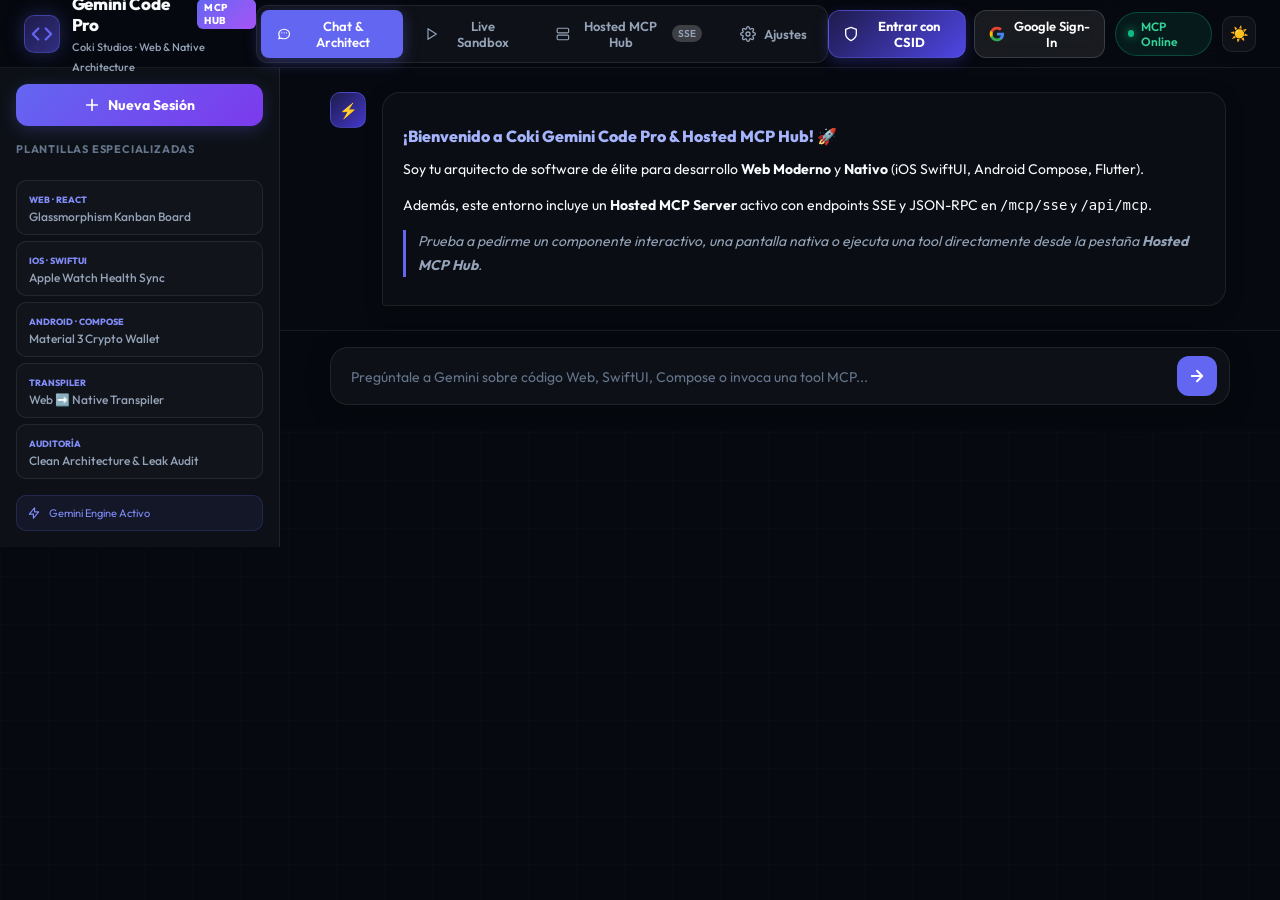
==== pwa-code/index.html @ 3feb3326 "Initial commit - Coki Studios Gemini PWA Suite" ====
<!DOCTYPE html>
<html lang="es">
<head>
  <meta charset="UTF-8">
  <meta name="viewport" content="width=device-width, initial-scale=1.0, maximum-scale=1.0, user-scalable=no">
  <title>Coki Gemini Code Pro &amp; Hosted MCP Hub</title>
  <meta name="description" content="PWA y Hosted MCP Server para ingeniería de software Web y Nativa con Gemini AI en Coki Studios.">
  <meta name="theme-color" content="#6366f1">
  <link rel="manifest" href="/pwa-code/manifest.json">
  <link rel="icon" type="image/svg+xml" href="/assets/icon-code.svg">
  <link rel="apple-touch-icon" href="/assets/icon-code.svg">
  
  <!-- Fonts -->
  <link rel="preconnect" href="https://fonts.googleapis.com">
  <link rel="preconnect" href="https://fonts.gstatic.com" crossorigin>
  <link href="https://fonts.googleapis.com/css2?family=Outfit:wght@400;500;600;700;800;900&family=Inter:wght@400;500;600&family=JetBrains+Mono:wght@400;600;700&display=swap" rel="stylesheet">
  
  <!-- Stylesheets -->
  <link rel="stylesheet" href="/assets/auth.css">
  <link rel="stylesheet" href="/pwa-code/style.css">
</head>
<body>
  <div class="ambient-blob"></div>

  <!-- Main Header -->
  <header>
    <a href="/" class="brand">
      <div class="brand-icon">
        <svg width="22" height="22" viewBox="0 0 24 24" fill="none" stroke="#6366f1" stroke-width="2.5" stroke-linecap="round" stroke-linejoin="round">
          <polyline points="16 18 22 12 16 6"></polyline>
          <polyline points="8 6 2 12 8 18"></polyline>
        </svg>
      </div>
      <div class="brand-text">
        <h1>Gemini Code Pro <span class="badge-pro">MCP HUB</span></h1>
        <span class="brand-subtitle">Coki Studios · Web &amp; Native Architecture</span>
      </div>
    </a>

    <!-- Navigation Tabs -->
    <nav class="nav-tabs" aria-label="Navegación principal">
      <button class="nav-tab active" data-tab="chat" id="tabBtnChat">
        <svg width="16" height="16" fill="none" stroke="currentColor" viewBox="0 0 24 24"><path stroke-linecap="round" stroke-linejoin="round" stroke-width="2" d="M8 10h.01M12 10h.01M16 10h.01M21 12c0 4.418-4.03 8-9 8a9.863 9.863 0 01-4.255-.949L3 20l1.395-3.72C3.512 15.042 3 13.574 3 12c0-4.418 4.03-8 9-8s9 3.582 9 8z"/></svg>
        <span>Chat &amp; Architect</span>
      </button>
      <button class="nav-tab" data-tab="sandbox" id="tabBtnSandbox">
        <svg width="16" height="16" fill="none" stroke="currentColor" viewBox="0 0 24 24"><polygon points="5 3 19 12 5 21 5 3" stroke-width="2" stroke-linecap="round" stroke-linejoin="round"/></svg>
        <span>Live Sandbox</span>
      </button>
      <button class="nav-tab" data-tab="mcphub" id="tabBtnMcp">
        <svg width="16" height="16" fill="none" stroke="currentColor" viewBox="0 0 24 24"><rect x="2" y="2" width="20" height="8" rx="2" ry="2" stroke-width="2"></rect><rect x="2" y="14" width="20" height="8" rx="2" ry="2" stroke-width="2"></rect><line x1="6" y1="6" x2="6.01" y2="6" stroke-width="2.5"></line><line x1="6" y1="18" x2="6.01" y2="18" stroke-width="2.5"></line></svg>
        <span>Hosted MCP Hub</span>
        <span class="nav-tab-badge">SSE</span>
      </button>
      <button class="nav-tab" data-tab="settings" id="tabBtnSettings">
        <svg width="16" height="16" fill="none" stroke="currentColor" viewBox="0 0 24 24"><circle cx="12" cy="12" r="3" stroke-width="2"></circle><path stroke-linecap="round" stroke-linejoin="round" stroke-width="2" d="M19.4 15a1.65 1.65 0 0 0 .33 1.82l.06.06a2 2 0 0 1 0 2.83 2 2 0 0 1-2.83 0l-.06-.06a1.65 1.65 0 0 0-1.82-.33 1.65 1.65 0 0 0-1 1.51V21a2 2 0 0 1-2 2 2 2 0 0 1-2-2v-.09A1.65 1.65 0 0 0 9 19.4a1.65 1.65 0 0 0-1.82.33l-.06.06a2 2 0 0 1-2.83 0 2 2 0 0 1 0-2.83l.06-.06a1.65 1.65 0 0 0 .33-1.82 1.65 1.65 0 0 0-1.51-1H3a2 2 0 0 1-2-2 2 2 0 0 1 2-2h.09A1.65 1.65 0 0 0 4.6 9a1.65 1.65 0 0 0-.33-1.82l-.06-.06a2 2 0 0 1 0-2.83 2 2 0 0 1 2.83 0l.06.06a1.65 1.65 0 0 0 1.82.33H9a1.65 1.65 0 0 0 1-1.51V3a2 2 0 0 1 2-2 2 2 0 0 1 2 2v.09a1.65 1.65 0 0 0 1 1.51 1.65 1.65 0 0 0 1.82-.33l.06-.06a2 2 0 0 1 2.83 0 2 2 0 0 1 0 2.83l-.06.06a1.65 1.65 0 0 0-.33 1.82V9a1.65 1.65 0 0 0 1.51 1H21a2 2 0 0 1 2 2 2 2 0 0 1-2 2h-.09a1.65 1.65 0 0 0-1.51 1z"></path></svg>
        <span>Ajustes</span>
      </button>
    </nav>

    <!-- Header Actions -->
    <div class="header-actions">
      <div data-coki-auth-mount></div>
      <div class="mcp-status-pill">
        <span class="status-dot"></span>
        <span>MCP Online</span>
      </div>
      <button class="btn-install" id="btnInstall" style="display: none;">
        <svg width="14" height="14" fill="none" stroke="currentColor" viewBox="0 0 24 24"><path stroke-linecap="round" stroke-linejoin="round" stroke-width="2.5" d="M4 16v1a3 3 0 003 3h10a3 3 0 003-3v-1m-4-4l-4 4m0 0l-4-4m4 4V4"/></svg>
        Instalar PWA
      </button>
      <button class="btn-icon" id="themeToggle" title="Cambiar tema">☀️</button>
    </div>
  </header>

  <!-- Main Views Container -->
  <main class="app-container">

    <!-- ── TAB 1: CHAT & ARCHITECT VIEW ── -->
    <section class="tab-view active" id="tab-chat">
      <div class="chat-layout">
        <!-- Sidebar with Presets -->
        <aside class="chat-sidebar">
          <button class="btn-new-chat" id="btnNewChat">
            <svg width="16" height="16" fill="none" stroke="currentColor" viewBox="0 0 24 24"><path stroke-linecap="round" stroke-linejoin="round" stroke-width="2.5" d="M12 4v16m8-8H4"/></svg>
            Nueva Sesión
          </button>

          <div class="sidebar-section-title">Plantillas Especializadas</div>
          <div class="prompt-templates-list">
            <div class="template-card" data-prompt="Crea un componente Glassmorphism Kanban Board interactivo en React 19 con Tailwind CSS y soporte de drag and drop.">
              <span class="tag">Web · React</span>
              <div>Glassmorphism Kanban Board</div>
            </div>
            <div class="template-card" data-prompt="Genera una pantalla en SwiftUI (iOS 17+) para un panel de salud y sincronización con Apple Watch usando @Observable y Concurrency moderna.">
              <span class="tag">iOS · SwiftUI</span>
              <div>Apple Watch Health Sync</div>
            </div>
            <div class="template-card" data-prompt="Crea una pantalla de Crypto Wallet en Jetpack Compose Material 3 con StateFlow, animaciones de transición y dark mode.">
              <span class="tag">Android · Compose</span>
              <div>Material 3 Crypto Wallet</div>
            </div>
            <div class="template-card" data-prompt="Convierte un componente React Tailwind en una vista idéntica nativa en SwiftUI y Jetpack Compose.">
              <span class="tag">Transpiler</span>
              <div>Web ➡️ Native Transpiler</div>
            </div>
            <div class="template-card" data-prompt="Realiza una auditoría completa de arquitectura, memory leaks y optimización de render para mi código frontend.">
              <span class="tag">Auditoría</span>
              <div>Clean Architecture &amp; Leak Audit</div>
            </div>
          </div>

          <div class="sidebar-model-badge">
            <svg width="14" height="14" fill="none" stroke="currentColor" viewBox="0 0 24 24"><path stroke-linecap="round" stroke-linejoin="round" stroke-width="2" d="M13 10V3L4 14h7v7l9-11h-7z"/></svg>
            <span>Gemini Engine Activo</span>
          </div>
        </aside>

        <!-- Chat Main Messages Area -->
        <div class="chat-main">
          <div class="chat-messages" id="chatMessages">
            <!-- Messages rendered dynamically -->
          </div>

          <div class="chat-input-area">
            <div class="chat-input-wrapper">
              <textarea 
                class="chat-textarea" 
                id="chatInput" 
                placeholder="Pregúntale a Gemini sobre código Web, SwiftUI, Compose o invoca una tool MCP..."
                rows="1"
              ></textarea>
              <button class="chat-send-btn" id="chatSendBtn" aria-label="Enviar mensaje">
                <svg width="18" height="18" fill="none" stroke="currentColor" viewBox="0 0 24 24"><path stroke-linecap="round" stroke-linejoin="round" stroke-width="2.5" d="M5 12h14M12 5l7 7-7 7"/></svg>
              </button>
            </div>
          </div>
        </div>
      </div>
    </section>

    <!-- ── TAB 2: LIVE WEB SANDBOX ── -->
    <section class="tab-view" id="tab-sandbox">
      <div class="sandbox-layout">
        <!-- Editor Pane -->
        <div class="sandbox-editor-pane">
          <div class="pane-header">
            <div class="pane-title">
              <svg width="16" height="16" fill="none" stroke="currentColor" viewBox="0 0 24 24"><polyline points="16 18 22 12 16 6"></polyline><polyline points="8 6 2 12 8 18"></polyline></svg>
              Editor HTML / Tailwind / JS
            </div>
            <button class="code-btn" id="btnRefreshPreview">
              <svg width="12" height="12" fill="none" stroke="currentColor" viewBox="0 0 24 24"><path stroke-linecap="round" stroke-linejoin="round" stroke-width="2" d="M4 4v5h.582m15.356 2A8.001 8.001 0 004.582 9m0 0H9m11 11v-5h-.581m0 0a8.003 8.003 0 01-15.357-2m15.357 2H15"/></svg>
              Ejecutar Render
            </button>
          </div>
          <textarea class="sandbox-code-editor" id="sandboxEditor" spellcheck="false"></textarea>
        </div>

        <!-- Preview Pane -->
        <div class="sandbox-preview-pane">
          <div class="pane-header">
            <div class="pane-title">
              <span class="status-dot"></span>
              Live Sandbox Preview
            </div>
            <div class="device-switcher">
              <button class="device-btn active" data-device="responsive">Escritorio</button>
              <button class="device-btn" data-device="ipad">iPad</button>
              <button class="device-btn" data-device="iphone">iPhone 15 Pro</button>
            </div>
          </div>
          <div class="preview-container">
            <div class="preview-frame-wrapper" id="previewWrapper">
              <iframe id="previewFrame" class="preview-iframe" title="Live Preview"></iframe>
            </div>
          </div>
        </div>
      </div>
    </section>

    <!-- ── TAB 3: HOSTED MCP SERVER HUB & INSPECTOR ── -->
    <section class="tab-view" id="tab-mcphub">
      <div class="mcp-hub-layout">
        <!-- Hero Banner -->
        <div class="mcp-hero-card">
          <div class="mcp-hero-content">
            <h2>
              <span>🔌</span>
              Hosted Model Context Protocol (MCP) Server
            </h2>
            <p>
              Servidor MCP oficial listo para ser consumido por clientes externos como <strong>Cursor, Claude Desktop, Antigravity</strong> o probado interactivamente en vivo mediante JSON-RPC 2.0 y Server-Sent Events (SSE).
            </p>
          </div>
        </div>

        <!-- Live Server Metrics -->
        <div class="mcp-stats-grid">
          <div class="stat-card">
            <div class="stat-icon">🛠️</div>
            <div>
              <div class="stat-value" id="mcpStatsTools">6</div>
              <div class="stat-label">Herramientas MCP Registradas</div>
            </div>
          </div>
          <div class="stat-card">
            <div class="stat-icon">⚡</div>
            <div>
              <div class="stat-value" id="mcpStatsCalls">0</div>
              <div class="stat-label">Ejecuciones de Tools (Calls)</div>
            </div>
          </div>
          <div class="stat-card">
            <div class="stat-icon">🌐</div>
            <div>
              <div class="stat-value" id="mcpStatsConns">0</div>
              <div class="stat-label">Sesiones SSE Activas</div>
            </div>
          </div>
          <div class="stat-card">
            <div class="stat-icon">⏱️</div>
            <div>
              <div class="stat-value" id="mcpStatsUptime">0m</div>
              <div class="stat-label">Uptime del Servidor</div>
            </div>
          </div>
        </div>

        <!-- Two Column Hub: Runner & Setup -->
        <div class="mcp-grid-2col">
          <!-- Tool Runner Panel -->
          <div class="mcp-panel">
            <div class="panel-head">
              <h3 class="panel-title">
                <span>🎯</span>
                MCP Tool Inspector &amp; Test Runner
              </h3>
            </div>
            
            <div class="form-group">
              <label class="form-label" for="mcpToolSelect">Selecciona una Herramienta MCP</label>
              <select class="form-select" id="mcpToolSelect">
                <!-- Options populated dynamically -->
              </select>
            </div>

            <div id="mcpToolParams" style="display: flex; flex-direction: column; gap: 12px;">
              <!-- Dynamic parameter inputs based on JSON schema -->
            </div>

            <button class="btn-mcp-exec" id="btnExecMcp">
              ⚡ Ejecutar Tool MCP
            </button>

            <div class="form-group">
              <label class="form-label">Respuesta JSON-RPC 2.0</label>
              <pre class="mcp-res-box" id="mcpResponseViewer">Selecciona una herramienta y pulsa 'Ejecutar Tool MCP' para inspeccionar la respuesta en vivo...</pre>
            </div>
          </div>

          <!-- Quick Connect & Integration Snippets -->
          <div class="mcp-panel">
            <div class="panel-head">
              <h3 class="panel-title">
                <span>🔗</span>
                Conectar a Cursor / Claude Desktop / Antigravity
              </h3>
            </div>

            <!-- Claude Desktop Config -->
            <div>
              <label class="form-label">1. Claude Desktop Config (<code>claude_desktop_config.json</code>)</label>
              <div class="config-snippet-box">
                <button class="btn-copy-config" data-target="codeClaudeConfig">Copiar</button>
                <pre class="config-code" id="codeClaudeConfig">{
  "mcpServers": {
    "coki-gemini-mcp": {
      "url": "http://penguin.linux.test:8080/mcp/sse",
      "transport": "sse"
    }
  }
}</pre>
              </div>
            </div>

            <!-- Cursor Config -->
            <div>
              <label class="form-label">2. Cursor IDE Config (SSE Protocol)</label>
              <div class="config-snippet-box">
                <button class="btn-copy-config" data-target="codeCursorConfig">Copiar</button>
                <pre class="config-code" id="codeCursorConfig">Name: Coki MCP
Type: SSE
URL: http://localhost:8080/mcp/sse</pre>
              </div>
            </div>

            <!-- HTTP Endpoint Direct -->
            <div>
              <label class="form-label">3. Endpoint Directo HTTP JSON-RPC</label>
              <div class="config-snippet-box">
                <button class="btn-copy-config" data-target="codeHttpEndpoint">Copiar</button>
                <pre class="config-code" id="codeHttpEndpoint">POST http://localhost:8080/api/mcp
Content-Type: application/json

{"jsonrpc":"2.0","id":1,"method":"tools/list"}</pre>
              </div>
            </div>
          </div>
        </div>
      </div>
    </section>

    <!-- ── TAB 4: SETTINGS VIEW ── -->
    <section class="tab-view" id="tab-settings">
      <div class="settings-layout">
        <div class="settings-card">
          <h3 class="panel-title">⚙️ Configuración del Motor Gemini</h3>

          <div class="settings-row">
            <div class="settings-label">
              <h4>Modelo Gemini Activo</h4>
              <p>Elige la versión de Gemini para el razonamiento y generación de código.</p>
            </div>
            <select class="form-select" id="selectModel" style="width: 260px;">
              <option value="gemini-3.7-flash" selected>⚡ Gemini 3.7 Flash (Thinking Híbrido &amp; Pro)</option>
              <option value="gemini-3.6-flash">🚀 Gemini 3.6 Flash (Velocidad &amp; Eficiencia)</option>
              <option value="gemini-3.1-pro">🧠 Gemini 3.1 Pro (Razonamiento Complejo)</option>
              <option value="gemini-2.5-flash">Gemini 2.5 Flash</option>
              <option value="gemini-2.0-pro">Gemini 2.0 Pro</option>
            </select>
          </div>

          <div class="settings-row" style="flex-direction: column; align-items: flex-start;">
            <div class="settings-label">
              <h4>Google AI Studio API Key (Opcional)</h4>
              <p>Si la dejas en blanco, la PWA utilizará el <strong>Motor Sintético Inteligente de Coki Studios</strong> con respuestas estructuradas sin costo.</p>
            </div>
            <input 
              type="password" 
              class="form-input" 
              id="inputApiKey" 
              placeholder="AIzaSy..." 
              style="width: 100%; font-family: monospace;"
            >
          </div>

          <button class="btn-new-chat" id="btnSaveSettings" style="margin-top: 10px;">
            Guardar Configuración
          </button>
        </div>

        <div class="settings-card">
          <h3 class="panel-title">🛡️ Acerca de Coki Studios PWA</h3>
          <p style="color: var(--text-muted); font-size: 14px; line-height: 1.7;">
            Esta PWA integra arquitectura de vanguardia para ingeniería web y nativa, almacenamiento local seguro (`localStorage`), servidor Hosted MCP con soporte SSE (`/mcp/sse`) y diseño inspirado en el ecosistema <strong>cokistudios.com</strong>.
          </p>
        </div>
      </div>
    </section>

  </main>

  <script src="/assets/google-auth.js"></script>
  <script src="/pwa-code/app.js"></script>
</body>
</html>
---- assets/auth.css ----
/* Coki Studios - CSID & Google Sign-In & Gemini Permission Styles */
.google-auth-wrapper {
  display: inline-flex;
  align-items: center;
  gap: 8px;
  position: relative;
  font-family: 'Outfit', -apple-system, BlinkMacSystemFont, sans-serif;
}

.btn-csid-signin {
  display: inline-flex;
  align-items: center;
  gap: 8px;
  padding: 7px 14px;
  border-radius: 12px;
  background: linear-gradient(135deg, #1e1b4b, #4f46e5);
  border: 1px solid rgba(99, 102, 241, 0.5);
  color: #ffffff;
  font-family: inherit;
  font-size: 13px;
  font-weight: 700;
  cursor: pointer;
  transition: all 0.2s cubic-bezier(0.4, 0, 0.2, 1);
  box-shadow: 0 4px 14px rgba(79, 70, 229, 0.3);
  backdrop-filter: blur(10px);
}

.btn-csid-signin:hover {
  background: linear-gradient(135deg, #312e81, #6366f1);
  border-color: rgba(99, 102, 241, 0.8);
  box-shadow: 0 6px 20px rgba(99, 102, 241, 0.55);
  transform: translateY(-1px);
}

.btn-google-signin {
  display: inline-flex;
  align-items: center;
  gap: 8px;
  padding: 7px 14px;
  border-radius: 12px;
  background: rgba(255, 255, 255, 0.08);
  border: 1px solid rgba(255, 255, 255, 0.15);
  color: #ffffff;
  font-family: inherit;
  font-size: 13px;
  font-weight: 600;
  cursor: pointer;
  transition: all 0.2s cubic-bezier(0.4, 0, 0.2, 1);
  backdrop-filter: blur(10px);
}

.btn-google-signin:hover {
  background: rgba(255, 255, 255, 0.14);
  border-color: rgba(66, 133, 244, 0.6);
  box-shadow: 0 4px 16px rgba(66, 133, 244, 0.25);
  transform: translateY(-1px);
}

.btn-google-signin svg, .btn-csid-signin svg {
  width: 16px;
  height: 16px;
  flex-shrink: 0;
}

/* Signed in User Pill */
.user-profile-pill {
  display: inline-flex;
  align-items: center;
  gap: 8px;
  padding: 4px 10px 4px 4px;
  border-radius: 100px;
  background: rgba(18, 24, 38, 0.85);
  border: 1px solid rgba(99, 102, 241, 0.4);
  cursor: pointer;
  transition: all 0.2s;
}

.user-profile-pill.csid-pill {
  border-color: rgba(99, 102, 241, 0.6);
  box-shadow: 0 0 12px rgba(99, 102, 241, 0.25);
}

.user-profile-pill:hover {
  background: rgba(30, 41, 59, 0.95);
  border-color: rgba(99, 102, 241, 0.9);
  box-shadow: 0 0 16px rgba(99, 102, 241, 0.4);
}

.user-avatar-img {
  width: 28px;
  height: 28px;
  border-radius: 50%;
  object-fit: cover;
  border: 1.5px solid #6366f1;
}

.user-avatar-fallback {
  width: 28px;
  height: 28px;
  border-radius: 50%;
  background: linear-gradient(135deg, #4f46e5, #ec4899);
  color: white;
  display: flex;
  align-items: center;
  justify-content: center;
  font-weight: 700;
  font-size: 13px;
}

.user-avatar-fallback.csid-avatar {
  background: linear-gradient(135deg, #1e1b4b, #6366f1);
  border: 1.5px solid #818cf8;
}

.user-info-brief {
  display: flex;
  flex-direction: column;
  align-items: flex-start;
  line-height: 1.1;
  text-align: left;
}

.user-name-text {
  font-size: 12px;
  font-weight: 700;
  color: #f8fafc;
  max-width: 120px;
  white-space: nowrap;
  overflow: hidden;
  text-overflow: ellipsis;
}

.user-status-text {
  font-size: 9.5px;
  color: #34d399;
  font-weight: 600;
}

/* User Dropdown Menu */
.user-dropdown-menu {
  position: absolute;
  top: calc(100% + 8px);
  right: 0;
  width: 270px;
  background: rgba(13, 18, 29, 0.96);
  border: 1px solid rgba(255, 255, 255, 0.12);
  border-radius: 18px;
  padding: 14px;
  box-shadow: 0 16px 36px rgba(0, 0, 0, 0.6);
  backdrop-filter: blur(25px);
  z-index: 1000;
  display: none;
  animation: dropdownAnim 0.2s cubic-bezier(0.16, 1, 0.3, 1);
}

.user-dropdown-menu.active {
  display: block;
}

@keyframes dropdownAnim {
  from { opacity: 0; transform: translateY(-8px) scale(0.96); }
  to { opacity: 1; transform: translateY(0) scale(1); }
}

.dropdown-user-header {
  padding-bottom: 10px;
  border-bottom: 1px solid rgba(255, 255, 255, 0.08);
  margin-bottom: 10px;
}

.dropdown-user-email {
  font-size: 11px;
  color: #94a3b8;
  word-break: break-all;
}

.dropdown-action-btn {
  width: 100%;
  padding: 8px 12px;
  border-radius: 10px;
  border: none;
  background: rgba(255, 255, 255, 0.04);
  color: #f8fafc;
  font-family: inherit;
  font-size: 12px;
  font-weight: 600;
  text-align: left;
  cursor: pointer;
  display: flex;
  align-items: center;
  gap: 8px;
  margin-bottom: 6px;
  transition: all 0.15s;
}

.dropdown-action-btn:hover {
  background: rgba(255, 255, 255, 0.09);
  color: #38bdf8;
}

.dropdown-action-btn.logout:hover {
  background: rgba(239, 68, 68, 0.15);
  color: #f87171;
}

/* Modal Overlay & Card for Google & CSID Consent */
.coki-consent-modal-overlay {
  position: fixed;
  inset: 0;
  background: rgba(0, 0, 0, 0.75);
  backdrop-filter: blur(12px);
  z-index: 9999;
  display: flex;
  align-items: center;
  justify-content: center;
  padding: 20px;
  animation: fadeIn 0.2s ease;
}

.coki-consent-modal {
  background: #0d121d;
  border: 1px solid rgba(99, 102, 241, 0.35);
  border-radius: 24px;
  max-width: 540px;
  width: 100%;
  padding: 28px;
  box-shadow: 0 24px 60px rgba(0, 0, 0, 0.8), 0 0 30px rgba(99, 102, 241, 0.2);
  position: relative;
  font-family: 'Outfit', sans-serif;
  color: #f8fafc;
}

.consent-head {
  display: flex;
  align-items: center;
  gap: 14px;
  margin-bottom: 18px;
}

.consent-icon-box {
  width: 48px;
  height: 48px;
  border-radius: 14px;
  background: rgba(99, 102, 241, 0.15);
  border: 1px solid rgba(99, 102, 241, 0.4);
  display: flex;
  align-items: center;
  justify-content: center;
}

.consent-title {
  font-size: 20px;
  font-weight: 800;
  letter-spacing: -0.3px;
}

.consent-subtitle {
  font-size: 12px;
  color: #94a3b8;
}

/* CSID Direct OAuth Banner in Modal */
.csid-oauth-banner {
  background: linear-gradient(135deg, rgba(30, 27, 75, 0.8), rgba(79, 70, 229, 0.25));
  border: 1px solid rgba(99, 102, 241, 0.4);
  border-radius: 16px;
  padding: 16px;
  margin-bottom: 18px;
  display: flex;
  align-items: center;
  justify-content: space-between;
  gap: 14px;
}

.csid-banner-text {
  font-size: 13px;
  line-height: 1.4;
}

.csid-banner-title {
  font-weight: 800;
  color: #a5b4fc;
  font-size: 14px;
  margin-bottom: 2px;
  display: flex;
  align-items: center;
  gap: 6px;
}

.btn-csid-launch {
  padding: 10px 16px;
  border-radius: 12px;
  background: linear-gradient(135deg, #4f46e5, #6366f1);
  border: none;
  color: white;
  font-family: inherit;
  font-weight: 700;
  font-size: 12.5px;
  cursor: pointer;
  white-space: nowrap;
  box-shadow: 0 4px 14px rgba(79, 70, 229, 0.4);
  transition: all 0.2s;
}

.btn-csid-launch:hover {
  transform: translateY(-1px);
  box-shadow: 0 6px 20px rgba(99, 102, 241, 0.6);
}

.consent-permissions-box {
  background: rgba(255, 255, 255, 0.03);
  border: 1px solid rgba(255, 255, 255, 0.07);
  border-radius: 16px;
  padding: 16px;
  margin: 16px 0;
  font-size: 13px;
  line-height: 1.6;
}

.consent-item {
  display: flex;
  align-items: flex-start;
  gap: 10px;
  margin-bottom: 10px;
}

.consent-item:last-child {
  margin-bottom: 0;
}

.consent-item-check {
  color: #34d399;
  font-weight: bold;
}

.consent-input-group {
  margin: 14px 0;
}

.consent-label {
  display: block;
  font-size: 12px;
  font-weight: 700;
  color: #cbd5e1;
  margin-bottom: 6px;
}

.consent-input {
  width: 100%;
  padding: 10px 14px;
  border-radius: 12px;
  background: rgba(0, 0, 0, 0.4);
  border: 1px solid rgba(255, 255, 255, 0.12);
  color: #f8fafc;
  font-family: inherit;
  font-size: 13px;
  outline: none;
  transition: all 0.2s;
}

.consent-input:focus {
  border-color: #6366f1;
  box-shadow: 0 0 0 2px rgba(99, 102, 241, 0.25);
}

.consent-footer-actions {
  display: flex;
  gap: 10px;
  margin-top: 24px;
}

.btn-consent-accept {
  flex: 1;
  padding: 12px 18px;
  border-radius: 12px;
  background: linear-gradient(135deg, #4f46e5, #6366f1);
  border: none;
  color: white;
  font-weight: 700;
  font-size: 13.5px;
  cursor: pointer;
  transition: all 0.2s;
  box-shadow: 0 4px 16px rgba(79, 70, 229, 0.35);
}

.btn-consent-accept:hover {
  transform: translateY(-1px);
  box-shadow: 0 6px 20px rgba(99, 102, 241, 0.5);
}

.btn-consent-cancel {
  padding: 12px 16px;
  border-radius: 12px;
  background: rgba(255, 255, 255, 0.05);
  border: 1px solid rgba(255, 255, 255, 0.1);
  color: #94a3b8;
  font-weight: 600;
  font-size: 13px;
  cursor: pointer;
}

.btn-consent-cancel:hover {
  background: rgba(255, 255, 255, 0.09);
  color: #f8fafc;
}
---- pwa-code/style.css ----
/* Coki Studios - Gemini Code Pro & Hosted MCP Hub Stylesheet */
:root {
  --bg-primary: #06090f;
  --bg-secondary: #0d1117;
  --bg-tertiary: #161b26;
  --card-bg: rgba(13, 17, 23, 0.75);
  --card-hover: rgba(22, 27, 38, 0.9);
  --border: rgba(255, 255, 255, 0.08);
  --border-glow: rgba(99, 102, 241, 0.4);
  --accent: #6366f1;
  --accent-light: #818cf8;
  --accent-glow: rgba(99, 102, 241, 0.25);
  --purple: #a855f7;
  --sky: #38bdf8;
  --green: #10b981;
  --amber: #f59e0b;
  --rose: #f43f5e;
  --text-main: #f8fafc;
  --text-muted: #94a3b8;
  --text-dim: #64748b;
  --code-bg: #090d16;
  --sidebar-w: 280px;
  --header-h: 68px;
}

html.light-theme {
  --bg-primary: #f8fafc;
  --bg-secondary: #ffffff;
  --bg-tertiary: #f1f5f9;
  --card-bg: rgba(255, 255, 255, 0.85);
  --card-hover: #ffffff;
  --border: rgba(0, 0, 0, 0.08);
  --border-glow: rgba(99, 102, 241, 0.3);
  --text-main: #0f172a;
  --text-muted: #475569;
  --text-dim: #94a3b8;
  --code-bg: #f1f5f9;
}

* {
  box-sizing: border-box;
  margin: 0;
  padding: 0;
}

body {
  font-family: 'Outfit', -apple-system, BlinkMacSystemFont, sans-serif;
  background-color: var(--bg-primary);
  color: var(--text-main);
  min-height: 100vh;
  display: flex;
  flex-direction: column;
  overflow-x: hidden;
}

/* Background Grid & Ambient Glow */
body::before {
  content: '';
  position: fixed;
  inset: 0;
  background-image: 
    linear-gradient(rgba(99, 102, 241, 0.03) 1px, transparent 1px),
    linear-gradient(90deg, rgba(99, 102, 241, 0.03) 1px, transparent 1px);
  background-size: 48px 48px;
  pointer-events: none;
  z-index: 0;
}

.ambient-blob {
  position: fixed;
  width: 500px;
  height: 500px;
  background: radial-gradient(circle, rgba(99, 102, 241, 0.12) 0%, rgba(168, 85, 247, 0.05) 50%, transparent 70%);
  top: -100px;
  right: -100px;
  pointer-events: none;
  z-index: 0;
  filter: blur(40px);
}

/* Header */
header {
  position: sticky;
  top: 0;
  z-index: 50;
  height: var(--header-h);
  background: rgba(6, 9, 15, 0.85);
  backdrop-filter: blur(20px);
  -webkit-backdrop-filter: blur(20px);
  border-bottom: 1px solid var(--border);
  display: flex;
  align-items: center;
  justify-content: space-between;
  padding: 0 24px;
}

.brand {
  display: flex;
  align-items: center;
  gap: 12px;
  text-decoration: none;
  color: var(--text-main);
}

.brand-icon {
  width: 38px;
  height: 38px;
  border-radius: 10px;
  background: linear-gradient(135deg, #1e1b4b, #312e81);
  border: 1px solid var(--border-glow);
  display: flex;
  align-items: center;
  justify-content: center;
  box-shadow: 0 0 20px rgba(99, 102, 241, 0.3);
}

.brand-text h1 {
  font-size: 17px;
  font-weight: 800;
  letter-spacing: -0.3px;
  display: flex;
  align-items: center;
  gap: 8px;
}

.badge-pro {
  font-size: 10px;
  font-weight: 800;
  background: linear-gradient(135deg, #6366f1, #a855f7);
  color: white;
  padding: 2px 7px;
  border-radius: 6px;
  text-transform: uppercase;
  letter-spacing: 0.5px;
}

.brand-subtitle {
  font-size: 11px;
  color: var(--text-muted);
  font-weight: 500;
}

/* Nav Tabs */
.nav-tabs {
  display: flex;
  align-items: center;
  gap: 6px;
  background: rgba(255, 255, 255, 0.04);
  padding: 4px;
  border-radius: 12px;
  border: 1px solid var(--border);
}

.nav-tab {
  display: flex;
  align-items: center;
  gap: 8px;
  padding: 8px 16px;
  border-radius: 8px;
  border: none;
  background: transparent;
  color: var(--text-muted);
  font-family: inherit;
  font-size: 13px;
  font-weight: 600;
  cursor: pointer;
  transition: all 0.2s cubic-bezier(0.4, 0, 0.2, 1);
}

.nav-tab:hover {
  color: var(--text-main);
  background: rgba(255, 255, 255, 0.06);
}

.nav-tab.active {
  background: var(--accent);
  color: #ffffff;
  box-shadow: 0 4px 16px rgba(99, 102, 241, 0.35);
}

.nav-tab-badge {
  font-size: 10px;
  padding: 2px 6px;
  border-radius: 100px;
  background: rgba(255, 255, 255, 0.2);
}

/* Header Actions */
.header-actions {
  display: flex;
  align-items: center;
  gap: 10px;
}

.mcp-status-pill {
  display: flex;
  align-items: center;
  gap: 7px;
  font-size: 12px;
  font-weight: 600;
  padding: 6px 12px;
  border-radius: 100px;
  background: rgba(16, 185, 129, 0.1);
  border: 1px solid rgba(16, 185, 129, 0.3);
  color: #34d399;
}

.status-dot {
  width: 7px;
  height: 7px;
  border-radius: 50%;
  background: #10b981;
  box-shadow: 0 0 10px #10b981;
  animation: pulse-dot 2s infinite;
}

@keyframes pulse-dot {
  0%, 100% { opacity: 1; transform: scale(1); }
  50% { opacity: 0.4; transform: scale(1.3); }
}

.btn-icon {
  width: 36px;
  height: 36px;
  border-radius: 10px;
  background: rgba(255, 255, 255, 0.04);
  border: 1px solid var(--border);
  color: var(--text-muted);
  display: flex;
  align-items: center;
  justify-content: center;
  cursor: pointer;
  transition: all 0.2s;
  font-size: 15px;
}

.btn-icon:hover {
  background: rgba(255, 255, 255, 0.09);
  color: var(--text-main);
  border-color: var(--border-glow);
}

.btn-install {
  display: inline-flex;
  align-items: center;
  gap: 6px;
  background: linear-gradient(135deg, #4f46e5, #7c3aed);
  color: white;
  font-size: 12px;
  font-weight: 700;
  padding: 8px 14px;
  border-radius: 10px;
  border: none;
  cursor: pointer;
  transition: all 0.2s;
  box-shadow: 0 2px 12px rgba(99, 102, 241, 0.3);
}

.btn-install:hover {
  transform: translateY(-1px);
  box-shadow: 0 4px 20px rgba(99, 102, 241, 0.45);
}

/* App Main Container */
.app-container {
  position: relative;
  z-index: 1;
  flex: 1;
  display: flex;
  overflow: hidden;
  height: calc(100vh - var(--header-h));
}

/* Tab Views */
.tab-view {
  display: none;
  width: 100%;
  height: 100%;
  overflow-y: auto;
}

.tab-view.active {
  display: flex;
}

/* ── TAB 1: CHAT & ARCHITECT VIEW ── */
.chat-layout {
  display: flex;
  width: 100%;
  height: 100%;
}

/* Chat Sidebar */
.chat-sidebar {
  width: var(--sidebar-w);
  background: var(--bg-secondary);
  border-right: 1px solid var(--border);
  display: flex;
  flex-direction: column;
  padding: 16px;
  gap: 16px;
  flex-shrink: 0;
}

.btn-new-chat {
  width: 100%;
  padding: 12px;
  border-radius: 12px;
  background: linear-gradient(135deg, var(--accent), #7c3aed);
  border: none;
  color: white;
  font-family: inherit;
  font-size: 14px;
  font-weight: 700;
  display: flex;
  align-items: center;
  justify-content: center;
  gap: 8px;
  cursor: pointer;
  transition: all 0.2s;
  box-shadow: 0 4px 16px rgba(99, 102, 241, 0.25);
}

.btn-new-chat:hover {
  transform: translateY(-1px);
  box-shadow: 0 6px 20px rgba(99, 102, 241, 0.4);
}

.sidebar-section-title {
  font-size: 11px;
  text-transform: uppercase;
  letter-spacing: 0.8px;
  color: var(--text-dim);
  font-weight: 700;
  margin-bottom: 8px;
}

.prompt-templates-list {
  display: flex;
  flex-direction: column;
  gap: 6px;
  overflow-y: auto;
  flex: 1;
}

.template-card {
  padding: 10px 12px;
  border-radius: 10px;
  background: rgba(255, 255, 255, 0.02);
  border: 1px solid var(--border);
  color: var(--text-muted);
  font-size: 12px;
  font-weight: 500;
  cursor: pointer;
  transition: all 0.2s;
  text-align: left;
}

.template-card:hover {
  background: rgba(255, 255, 255, 0.06);
  border-color: var(--border-glow);
  color: var(--text-main);
  transform: translateX(3px);
}

.template-card .tag {
  display: inline-block;
  font-size: 9px;
  font-weight: 800;
  text-transform: uppercase;
  color: var(--accent-light);
  margin-bottom: 4px;
}

.sidebar-model-badge {
  padding: 10px;
  border-radius: 10px;
  background: rgba(99, 102, 241, 0.08);
  border: 1px solid rgba(99, 102, 241, 0.2);
  font-size: 11px;
  color: var(--accent-light);
  display: flex;
  align-items: center;
  gap: 8px;
}

/* Chat Main Area */
.chat-main {
  flex: 1;
  display: flex;
  flex-direction: column;
  height: 100%;
  background: var(--bg-primary);
  overflow: hidden;
}

.chat-messages {
  flex: 1;
  overflow-y: auto;
  padding: 24px 32px;
  display: flex;
  flex-direction: column;
  gap: 20px;
  scroll-behavior: smooth;
}

.message-row {
  display: flex;
  gap: 16px;
  max-width: 900px;
  width: 100%;
  margin: 0 auto;
  animation: fadeIn 0.3s ease;
}

@keyframes fadeIn {
  from { opacity: 0; transform: translateY(8px); }
  to { opacity: 1; transform: translateY(0); }
}

.message-row.user {
  flex-direction: row-reverse;
}

.msg-avatar {
  width: 36px;
  height: 36px;
  border-radius: 10px;
  flex-shrink: 0;
  display: flex;
  align-items: center;
  justify-content: center;
  font-size: 15px;
  font-weight: 800;
}

.message-row.user .msg-avatar {
  background: linear-gradient(135deg, #3b82f6, #6366f1);
  color: white;
}

.message-row.assistant .msg-avatar {
  background: linear-gradient(135deg, #1e1b4b, #4338ca);
  border: 1px solid var(--border-glow);
  color: #a5b4fc;
}

.msg-bubble {
  max-width: calc(100% - 56px);
  padding: 16px 20px;
  border-radius: 18px;
  font-size: 14px;
  line-height: 1.7;
}

.message-row.user .msg-bubble {
  background: linear-gradient(135deg, #4f46e5, #6366f1);
  color: white;
  border-bottom-right-radius: 4px;
  box-shadow: 0 4px 20px rgba(99, 102, 241, 0.3);
}

.message-row.assistant .msg-bubble {
  background: var(--card-bg);
  border: 1px solid var(--border);
  color: var(--text-main);
  border-bottom-left-radius: 4px;
  box-shadow: 0 4px 20px rgba(0, 0, 0, 0.2);
}

/* Markdown formatting inside chat */
.msg-bubble h1, .msg-bubble h2, .msg-bubble h3, .msg-bubble h4 {
  margin: 14px 0 8px;
  font-weight: 800;
  color: var(--text-main);
}
.msg-bubble h3 { font-size: 16px; color: #a5b4fc; }
.msg-bubble p { margin-bottom: 12px; }
.msg-bubble p:last-child { margin-bottom: 0; }
.msg-bubble ul, .msg-bubble ol { margin: 8px 0 12px 20px; }
.msg-bubble li { margin-bottom: 4px; }
.msg-bubble blockquote {
  border-left: 3px solid var(--accent);
  padding-left: 12px;
  margin: 12px 0;
  color: var(--text-muted);
  font-style: italic;
}

/* Code Snippet Box inside Chat */
.code-container {
  margin: 16px 0;
  border-radius: 14px;
  overflow: hidden;
  background: var(--code-bg);
  border: 1px solid rgba(255, 255, 255, 0.1);
  box-shadow: 0 8px 24px rgba(0, 0, 0, 0.4);
}

.code-header {
  display: flex;
  align-items: center;
  justify-content: space-between;
  padding: 8px 14px;
  background: rgba(255, 255, 255, 0.03);
  border-bottom: 1px solid rgba(255, 255, 255, 0.06);
}

.code-lang {
  font-family: 'JetBrains Mono', monospace;
  font-size: 11px;
  font-weight: 700;
  color: var(--accent-light);
  text-transform: uppercase;
  letter-spacing: 0.5px;
}

.code-actions {
  display: flex;
  align-items: center;
  gap: 6px;
}

.code-btn {
  font-size: 11px;
  font-weight: 600;
  padding: 4px 10px;
  border-radius: 6px;
  background: rgba(255, 255, 255, 0.06);
  border: 1px solid var(--border);
  color: var(--text-muted);
  cursor: pointer;
  transition: all 0.2s;
  display: flex;
  align-items: center;
  gap: 4px;
}

.code-btn:hover {
  background: var(--accent);
  color: white;
  border-color: var(--accent);
}

.code-btn.sandbox-btn {
  background: rgba(99, 102, 241, 0.15);
  border-color: rgba(99, 102, 241, 0.4);
  color: #a5b4fc;
}

.code-pre {
  padding: 16px;
  margin: 0;
  overflow-x: auto;
  font-family: 'JetBrains Mono', 'Fira Code', monospace;
  font-size: 13px;
  line-height: 1.6;
  color: #e2e8f0;
}

/* Chat Input Bar */
.chat-input-area {
  padding: 16px 32px 24px;
  background: rgba(6, 9, 15, 0.85);
  backdrop-filter: blur(20px);
  border-top: 1px solid var(--border);
}

.chat-input-wrapper {
  max-width: 900px;
  margin: 0 auto;
  position: relative;
  display: flex;
  align-items: flex-end;
  background: var(--bg-secondary);
  border: 1px solid var(--border);
  border-radius: 18px;
  padding: 8px 12px;
  transition: all 0.2s;
  box-shadow: 0 4px 24px rgba(0, 0, 0, 0.25);
}

.chat-input-wrapper:focus-within {
  border-color: var(--border-glow);
  box-shadow: 0 0 0 2px rgba(99, 102, 241, 0.25), 0 8px 30px rgba(0, 0, 0, 0.4);
}

.chat-textarea {
  flex: 1;
  background: transparent;
  border: none;
  outline: none;
  color: var(--text-main);
  font-family: inherit;
  font-size: 14px;
  line-height: 1.5;
  resize: none;
  max-height: 160px;
  min-height: 24px;
  padding: 8px;
}

.chat-textarea::placeholder {
  color: var(--text-dim);
}

.chat-send-btn {
  width: 40px;
  height: 40px;
  border-radius: 12px;
  background: var(--accent);
  border: none;
  color: white;
  display: flex;
  align-items: center;
  justify-content: center;
  cursor: pointer;
  transition: all 0.2s;
  flex-shrink: 0;
}

.chat-send-btn:hover:not(:disabled) {
  background: #4f46e5;
  transform: scale(1.05);
  box-shadow: 0 4px 16px rgba(99, 102, 241, 0.4);
}

.chat-send-btn:disabled {
  opacity: 0.4;
  cursor: not-allowed;
}

/* ── TAB 2: LIVE WEB SANDBOX ── */
.sandbox-layout {
  display: flex;
  width: 100%;
  height: 100%;
}

.sandbox-editor-pane {
  width: 45%;
  height: 100%;
  background: var(--bg-secondary);
  border-right: 1px solid var(--border);
  display: flex;
  flex-direction: column;
}

.sandbox-preview-pane {
  width: 55%;
  height: 100%;
  background: #020408;
  display: flex;
  flex-direction: column;
  align-items: center;
}

.pane-header {
  height: 48px;
  padding: 0 16px;
  background: rgba(255, 255, 255, 0.02);
  border-bottom: 1px solid var(--border);
  display: flex;
  align-items: center;
  justify-content: space-between;
  width: 100%;
}

.pane-title {
  font-size: 13px;
  font-weight: 700;
  color: var(--text-muted);
  display: flex;
  align-items: center;
  gap: 6px;
}

.device-switcher {
  display: flex;
  align-items: center;
  gap: 4px;
  background: rgba(255, 255, 255, 0.05);
  padding: 3px;
  border-radius: 8px;
}

.device-btn {
  padding: 4px 8px;
  border-radius: 6px;
  border: none;
  background: transparent;
  color: var(--text-dim);
  font-size: 11px;
  font-weight: 600;
  cursor: pointer;
  transition: all 0.2s;
}

.device-btn.active {
  background: var(--accent);
  color: white;
}

.sandbox-code-editor {
  flex: 1;
  width: 100%;
  background: var(--code-bg);
  color: #f1f5f9;
  font-family: 'JetBrains Mono', monospace;
  font-size: 13px;
  padding: 16px;
  border: none;
  outline: none;
  resize: none;
  line-height: 1.6;
}

.preview-container {
  flex: 1;
  width: 100%;
  display: flex;
  align-items: center;
  justify-content: center;
  padding: 20px;
  overflow: auto;
}

.preview-frame-wrapper {
  background: #ffffff;
  border-radius: 16px;
  overflow: hidden;
  box-shadow: 0 20px 60px rgba(0, 0, 0, 0.6);
  transition: all 0.3s cubic-bezier(0.4, 0, 0.2, 1);
  height: 100%;
  width: 100%;
}

.preview-frame-wrapper.iphone {
  width: 390px;
  height: 780px;
  border-radius: 40px;
  border: 10px solid #1e293b;
}

.preview-frame-wrapper.ipad {
  width: 768px;
  height: 600px;
  border-radius: 24px;
  border: 8px solid #1e293b;
}

.preview-iframe {
  width: 100%;
  height: 100%;
  border: none;
}

/* ── TAB 3: HOSTED MCP SERVER HUB ── */
.mcp-hub-layout {
  max-width: 1200px;
  margin: 0 auto;
  padding: 32px 24px;
  width: 100%;
  display: flex;
  flex-direction: column;
  gap: 28px;
}

.mcp-hero-card {
  background: linear-gradient(135deg, rgba(99, 102, 241, 0.12), rgba(168, 85, 247, 0.08));
  border: 1px solid rgba(99, 102, 241, 0.3);
  border-radius: 24px;
  padding: 32px;
  position: relative;
  overflow: hidden;
}

.mcp-hero-card::after {
  content: '';
  position: absolute;
  top: -50px;
  right: -50px;
  width: 200px;
  height: 200px;
  background: radial-gradient(circle, rgba(99, 102, 241, 0.3), transparent 70%);
  pointer-events: none;
}

.mcp-hero-content h2 {
  font-size: 26px;
  font-weight: 800;
  margin-bottom: 8px;
  display: flex;
  align-items: center;
  gap: 12px;
}

.mcp-hero-content p {
  color: var(--text-muted);
  font-size: 15px;
  max-width: 700px;
  line-height: 1.6;
}

/* Stats Row */
.mcp-stats-grid {
  display: grid;
  grid-template-columns: repeat(auto-fit, minmax(220px, 1fr));
  gap: 16px;
}

.stat-card {
  background: var(--card-bg);
  border: 1px solid var(--border);
  border-radius: 18px;
  padding: 20px;
  display: flex;
  align-items: center;
  gap: 16px;
  transition: all 0.2s;
}

.stat-card:hover {
  border-color: var(--border-glow);
  transform: translateY(-2px);
}

.stat-icon {
  width: 44px;
  height: 44px;
  border-radius: 12px;
  background: rgba(99, 102, 241, 0.12);
  color: var(--accent-light);
  display: flex;
  align-items: center;
  justify-content: center;
  font-size: 20px;
}

.stat-value {
  font-size: 22px;
  font-weight: 800;
  color: var(--text-main);
}

.stat-label {
  font-size: 12px;
  color: var(--text-muted);
  font-weight: 500;
}

/* MCP Two-Column Layout */
.mcp-grid-2col {
  display: grid;
  grid-template-columns: 1fr 1fr;
  gap: 24px;
}

@media (max-width: 900px) {
  .mcp-grid-2col {
    grid-template-columns: 1fr;
  }
}

.mcp-panel {
  background: var(--card-bg);
  border: 1px solid var(--border);
  border-radius: 20px;
  padding: 24px;
  display: flex;
  flex-direction: column;
  gap: 18px;
}

.panel-head {
  display: flex;
  align-items: center;
  justify-content: space-between;
}

.panel-title {
  font-size: 17px;
  font-weight: 800;
  color: var(--text-main);
  display: flex;
  align-items: center;
  gap: 8px;
}

/* Tool Runner Form */
.form-group {
  display: flex;
  flex-direction: column;
  gap: 6px;
}

.form-label {
  font-size: 12px;
  font-weight: 700;
  color: var(--text-muted);
  text-transform: uppercase;
  letter-spacing: 0.5px;
}

.form-select, .form-input, .form-textarea {
  background: var(--bg-secondary);
  border: 1px solid var(--border);
  border-radius: 12px;
  padding: 10px 14px;
  color: var(--text-main);
  font-family: inherit;
  font-size: 13px;
  outline: none;
  transition: border-color 0.2s;
}

.form-select:focus, .form-input:focus, .form-textarea:focus {
  border-color: var(--accent);
}

.form-textarea {
  font-family: 'JetBrains Mono', monospace;
  font-size: 12px;
  resize: vertical;
  min-height: 90px;
}

.btn-mcp-exec {
  padding: 12px 20px;
  border-radius: 12px;
  background: linear-gradient(135deg, #6366f1, #8b5cf6);
  border: none;
  color: white;
  font-family: inherit;
  font-weight: 700;
  font-size: 14px;
  cursor: pointer;
  display: flex;
  align-items: center;
  justify-content: center;
  gap: 8px;
  transition: all 0.2s;
  box-shadow: 0 4px 16px rgba(99, 102, 241, 0.3);
}

.btn-mcp-exec:hover {
  transform: translateY(-2px);
  box-shadow: 0 6px 24px rgba(99, 102, 241, 0.45);
}

/* Response viewer */
.mcp-res-box {
  background: var(--code-bg);
  border: 1px solid var(--border);
  border-radius: 14px;
  padding: 14px;
  max-height: 320px;
  overflow-y: auto;
  font-family: 'JetBrains Mono', monospace;
  font-size: 12px;
  line-height: 1.5;
  color: #cbd5e1;
  white-space: pre-wrap;
}

/* Config Tabs */
.config-snippet-box {
  background: var(--code-bg);
  border: 1px solid var(--border);
  border-radius: 14px;
  padding: 16px;
  position: relative;
}

.config-code {
  font-family: 'JetBrains Mono', monospace;
  font-size: 12px;
  line-height: 1.6;
  color: #a5b4fc;
  overflow-x: auto;
}

.btn-copy-config {
  position: absolute;
  top: 10px;
  right: 10px;
  font-size: 11px;
  font-weight: 600;
  padding: 4px 10px;
  border-radius: 6px;
  background: rgba(255, 255, 255, 0.08);
  border: 1px solid var(--border);
  color: white;
  cursor: pointer;
}

/* ── TAB 4: SETTINGS VIEW ── */
.settings-layout {
  max-width: 800px;
  margin: 0 auto;
  padding: 40px 24px;
  width: 100%;
  display: flex;
  flex-direction: column;
  gap: 24px;
}

.settings-card {
  background: var(--card-bg);
  border: 1px solid var(--border);
  border-radius: 20px;
  padding: 28px;
  display: flex;
  flex-direction: column;
  gap: 20px;
}

.settings-row {
  display: flex;
  align-items: center;
  justify-content: space-between;
  gap: 20px;
}

.settings-label h4 {
  font-size: 15px;
  font-weight: 700;
  margin-bottom: 4px;
}

.settings-label p {
  font-size: 12px;
  color: var(--text-muted);
}

/* Mobile Responsiveness */
@media (max-width: 768px) {
  :root {
    --sidebar-w: 100%;
  }

  .chat-sidebar {
    display: none;
  }

  .chat-sidebar.mobile-open {
    display: flex;
    position: fixed;
    top: var(--header-h);
    left: 0;
    right: 0;
    bottom: 0;
    z-index: 100;
  }

  .sandbox-layout {
    flex-direction: column;
  }

  .sandbox-editor-pane, .sandbox-preview-pane {
    width: 100%;
    height: 50%;
  }

  .nav-tab span:not(.nav-tab-badge) {
    display: none;
  }
}
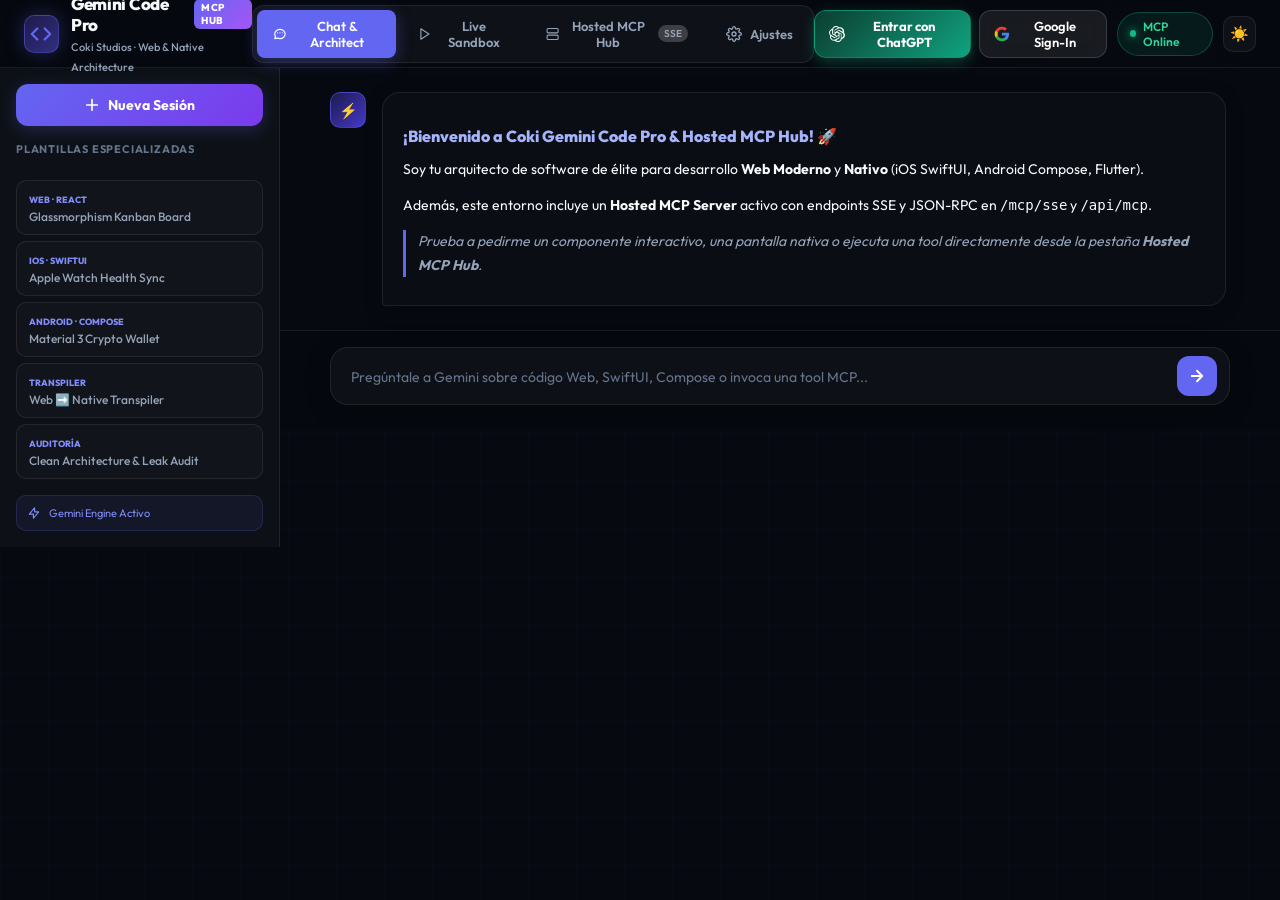
==== commit 661eedeb: "Add prominent Login with ChatGPT banner and cache-busting to live deployment" ====
--- a/pwa-code/index.html
+++ b/pwa-code/index.html
@@ -6,9 +6,9 @@
   <title>Coki Gemini Code Pro &amp; Hosted MCP Hub</title>
   <meta name="description" content="PWA y Hosted MCP Server para ingeniería de software Web y Nativa con Gemini AI en Coki Studios.">
   <meta name="theme-color" content="#6366f1">
-  <link rel="manifest" href="/pwa-code/manifest.json">
-  <link rel="icon" type="image/svg+xml" href="/assets/icon-code.svg">
-  <link rel="apple-touch-icon" href="/assets/icon-code.svg">
+  <link rel="manifest" href="manifest.json">
+  <link rel="icon" type="image/svg+xml" href="../assets/icon-code.svg">
+  <link rel="apple-touch-icon" href="../assets/icon-code.svg">
   
   <!-- Fonts -->
   <link rel="preconnect" href="https://fonts.googleapis.com">
@@ -16,15 +16,15 @@
   <link href="https://fonts.googleapis.com/css2?family=Outfit:wght@400;500;600;700;800;900&family=Inter:wght@400;500;600&family=JetBrains+Mono:wght@400;600;700&display=swap" rel="stylesheet">
   
   <!-- Stylesheets -->
-  <link rel="stylesheet" href="/assets/auth.css">
-  <link rel="stylesheet" href="/pwa-code/style.css">
+  <link rel="stylesheet" href="../assets/auth.css?v=chatgpt_v8">
+  <link rel="stylesheet" href="style.css?v=chatgpt_v8">
 </head>
 <body>
   <div class="ambient-blob"></div>
 
   <!-- Main Header -->
   <header>
-    <a href="/" class="brand">
+    <a href="../" class="brand" title="Volver al Portal Suite">
       <div class="brand-icon">
         <svg width="22" height="22" viewBox="0 0 24 24" fill="none" stroke="#6366f1" stroke-width="2.5" stroke-linecap="round" stroke-linejoin="round">
           <polyline points="16 18 22 12 16 6"></polyline>
@@ -361,7 +361,7 @@
 
   </main>
 
-  <script src="/assets/google-auth.js"></script>
-  <script src="/pwa-code/app.js"></script>
+  <script src="../assets/google-auth.js?v=chatgpt_v8"></script>
+  <script src="app.js?v=chatgpt_v8"></script>
 </body>
 </html>
--- a/assets/auth.css
+++ b/assets/auth.css
@@ -1,4 +1,4 @@
-/* Coki Studios - CSID & Google Sign-In & Gemini Permission Styles */
+/* Coki Studios - Login with ChatGPT & Google Identity Styles */
 .google-auth-wrapper {
   display: inline-flex;
   align-items: center;
@@ -7,28 +7,29 @@
   font-family: 'Outfit', -apple-system, BlinkMacSystemFont, sans-serif;
 }
 
-.btn-csid-signin {
+/* Official Login with ChatGPT Button (inspired by @opencoredev/login-with-chatgpt) */
+.btn-chatgpt-signin {
   display: inline-flex;
   align-items: center;
   gap: 8px;
   padding: 7px 14px;
   border-radius: 12px;
-  background: linear-gradient(135deg, #1e1b4b, #4f46e5);
-  border: 1px solid rgba(99, 102, 241, 0.5);
+  background: linear-gradient(135deg, #0b3d30, #10a37f);
+  border: 1px solid rgba(16, 163, 127, 0.6);
   color: #ffffff;
   font-family: inherit;
   font-size: 13px;
   font-weight: 700;
   cursor: pointer;
   transition: all 0.2s cubic-bezier(0.4, 0, 0.2, 1);
-  box-shadow: 0 4px 14px rgba(79, 70, 229, 0.3);
+  box-shadow: 0 4px 14px rgba(16, 163, 127, 0.35);
   backdrop-filter: blur(10px);
 }
 
-.btn-csid-signin:hover {
-  background: linear-gradient(135deg, #312e81, #6366f1);
-  border-color: rgba(99, 102, 241, 0.8);
-  box-shadow: 0 6px 20px rgba(99, 102, 241, 0.55);
+.btn-chatgpt-signin:hover {
+  background: linear-gradient(135deg, #0e4e3e, #14b88a);
+  border-color: rgba(20, 184, 138, 0.9);
+  box-shadow: 0 6px 20px rgba(16, 163, 127, 0.6);
   transform: translateY(-1px);
 }
 
@@ -56,7 +57,7 @@
   transform: translateY(-1px);
 }
 
-.btn-google-signin svg, .btn-csid-signin svg {
+.btn-google-signin svg, .btn-chatgpt-signin svg {
   width: 16px;
   height: 16px;
   flex-shrink: 0;
@@ -70,20 +71,20 @@
   padding: 4px 10px 4px 4px;
   border-radius: 100px;
   background: rgba(18, 24, 38, 0.85);
-  border: 1px solid rgba(99, 102, 241, 0.4);
+  border: 1px solid rgba(16, 163, 127, 0.5);
   cursor: pointer;
   transition: all 0.2s;
 }
 
-.user-profile-pill.csid-pill {
-  border-color: rgba(99, 102, 241, 0.6);
-  box-shadow: 0 0 12px rgba(99, 102, 241, 0.25);
+.user-profile-pill.chatgpt-pill {
+  border-color: rgba(16, 163, 127, 0.7);
+  box-shadow: 0 0 14px rgba(16, 163, 127, 0.3);
 }
 
 .user-profile-pill:hover {
   background: rgba(30, 41, 59, 0.95);
-  border-color: rgba(99, 102, 241, 0.9);
-  box-shadow: 0 0 16px rgba(99, 102, 241, 0.4);
+  border-color: rgba(16, 163, 127, 0.9);
+  box-shadow: 0 0 18px rgba(16, 163, 127, 0.5);
 }
 
 .user-avatar-img {
@@ -91,25 +92,26 @@
   height: 28px;
   border-radius: 50%;
   object-fit: cover;
-  border: 1.5px solid #6366f1;
+  border: 1.5px solid #10a37f;
 }
 
 .user-avatar-fallback {
   width: 28px;
   height: 28px;
   border-radius: 50%;
-  background: linear-gradient(135deg, #4f46e5, #ec4899);
+  background: linear-gradient(135deg, #0b3d30, #10a37f);
   color: white;
   display: flex;
   align-items: center;
   justify-content: center;
   font-weight: 700;
   font-size: 13px;
-}
-
-.user-avatar-fallback.csid-avatar {
+  border: 1.5px solid #34d399;
+}
+
+.user-avatar-fallback.google-avatar {
   background: linear-gradient(135deg, #1e1b4b, #6366f1);
-  border: 1.5px solid #818cf8;
+  border-color: #818cf8;
 }
 
 .user-info-brief {
@@ -124,7 +126,7 @@
   font-size: 12px;
   font-weight: 700;
   color: #f8fafc;
-  max-width: 120px;
+  max-width: 130px;
   white-space: nowrap;
   overflow: hidden;
   text-overflow: ellipsis;
@@ -141,7 +143,7 @@
   position: absolute;
   top: calc(100% + 8px);
   right: 0;
-  width: 270px;
+  width: 280px;
   background: rgba(13, 18, 29, 0.96);
   border: 1px solid rgba(255, 255, 255, 0.12);
   border-radius: 18px;
@@ -172,6 +174,18 @@
   font-size: 11px;
   color: #94a3b8;
   word-break: break-all;
+}
+
+.dropdown-plan-badge {
+  display: inline-block;
+  font-size: 10px;
+  font-weight: 800;
+  color: #10a37f;
+  background: rgba(16, 163, 127, 0.15);
+  border: 1px solid rgba(16, 163, 127, 0.3);
+  padding: 2px 8px;
+  border-radius: 6px;
+  margin-top: 4px;
 }
 
 .dropdown-action-btn {
@@ -203,7 +217,7 @@
   color: #f87171;
 }
 
-/* Modal Overlay & Card for Google & CSID Consent */
+/* Modal Overlay & Card for ChatGPT & Google Auth */
 .coki-consent-modal-overlay {
   position: fixed;
   inset: 0;
@@ -219,12 +233,12 @@
 
 .coki-consent-modal {
   background: #0d121d;
-  border: 1px solid rgba(99, 102, 241, 0.35);
+  border: 1px solid rgba(16, 163, 127, 0.35);
   border-radius: 24px;
   max-width: 540px;
   width: 100%;
   padding: 28px;
-  box-shadow: 0 24px 60px rgba(0, 0, 0, 0.8), 0 0 30px rgba(99, 102, 241, 0.2);
+  box-shadow: 0 24px 60px rgba(0, 0, 0, 0.8), 0 0 30px rgba(16, 163, 127, 0.2);
   position: relative;
   font-family: 'Outfit', sans-serif;
   color: #f8fafc;
@@ -241,8 +255,8 @@
   width: 48px;
   height: 48px;
   border-radius: 14px;
-  background: rgba(99, 102, 241, 0.15);
-  border: 1px solid rgba(99, 102, 241, 0.4);
+  background: rgba(16, 163, 127, 0.15);
+  border: 1px solid rgba(16, 163, 127, 0.4);
   display: flex;
   align-items: center;
   justify-content: center;
@@ -259,10 +273,10 @@
   color: #94a3b8;
 }
 
-/* CSID Direct OAuth Banner in Modal */
-.csid-oauth-banner {
-  background: linear-gradient(135deg, rgba(30, 27, 75, 0.8), rgba(79, 70, 229, 0.25));
-  border: 1px solid rgba(99, 102, 241, 0.4);
+/* ChatGPT OAuth Banner */
+.chatgpt-oauth-banner {
+  background: linear-gradient(135deg, rgba(11, 61, 48, 0.8), rgba(16, 163, 127, 0.25));
+  border: 1px solid rgba(16, 163, 127, 0.4);
   border-radius: 16px;
   padding: 16px;
   margin-bottom: 18px;
@@ -272,14 +286,9 @@
   gap: 14px;
 }
 
-.csid-banner-text {
-  font-size: 13px;
-  line-height: 1.4;
-}
-
-.csid-banner-title {
+.chatgpt-banner-title {
   font-weight: 800;
-  color: #a5b4fc;
+  color: #6ee7b7;
   font-size: 14px;
   margin-bottom: 2px;
   display: flex;
@@ -287,10 +296,10 @@
   gap: 6px;
 }
 
-.btn-csid-launch {
+.btn-chatgpt-launch {
   padding: 10px 16px;
   border-radius: 12px;
-  background: linear-gradient(135deg, #4f46e5, #6366f1);
+  background: linear-gradient(135deg, #10a37f, #059669);
   border: none;
   color: white;
   font-family: inherit;
@@ -298,13 +307,13 @@
   font-size: 12.5px;
   cursor: pointer;
   white-space: nowrap;
-  box-shadow: 0 4px 14px rgba(79, 70, 229, 0.4);
+  box-shadow: 0 4px 14px rgba(16, 163, 127, 0.4);
   transition: all 0.2s;
 }
 
-.btn-csid-launch:hover {
+.btn-chatgpt-launch:hover {
   transform: translateY(-1px);
-  box-shadow: 0 6px 20px rgba(99, 102, 241, 0.6);
+  box-shadow: 0 6px 20px rgba(16, 163, 127, 0.6);
 }
 
 .consent-permissions-box {
@@ -359,8 +368,8 @@
 }
 
 .consent-input:focus {
-  border-color: #6366f1;
-  box-shadow: 0 0 0 2px rgba(99, 102, 241, 0.25);
+  border-color: #10a37f;
+  box-shadow: 0 0 0 2px rgba(16, 163, 127, 0.25);
 }
 
 .consent-footer-actions {
@@ -373,19 +382,19 @@
   flex: 1;
   padding: 12px 18px;
   border-radius: 12px;
-  background: linear-gradient(135deg, #4f46e5, #6366f1);
+  background: linear-gradient(135deg, #10a37f, #059669);
   border: none;
   color: white;
   font-weight: 700;
   font-size: 13.5px;
   cursor: pointer;
   transition: all 0.2s;
-  box-shadow: 0 4px 16px rgba(79, 70, 229, 0.35);
+  box-shadow: 0 4px 16px rgba(16, 163, 127, 0.35);
 }
 
 .btn-consent-accept:hover {
   transform: translateY(-1px);
-  box-shadow: 0 6px 20px rgba(99, 102, 241, 0.5);
+  box-shadow: 0 6px 20px rgba(16, 163, 127, 0.5);
 }
 
 .btn-consent-cancel {
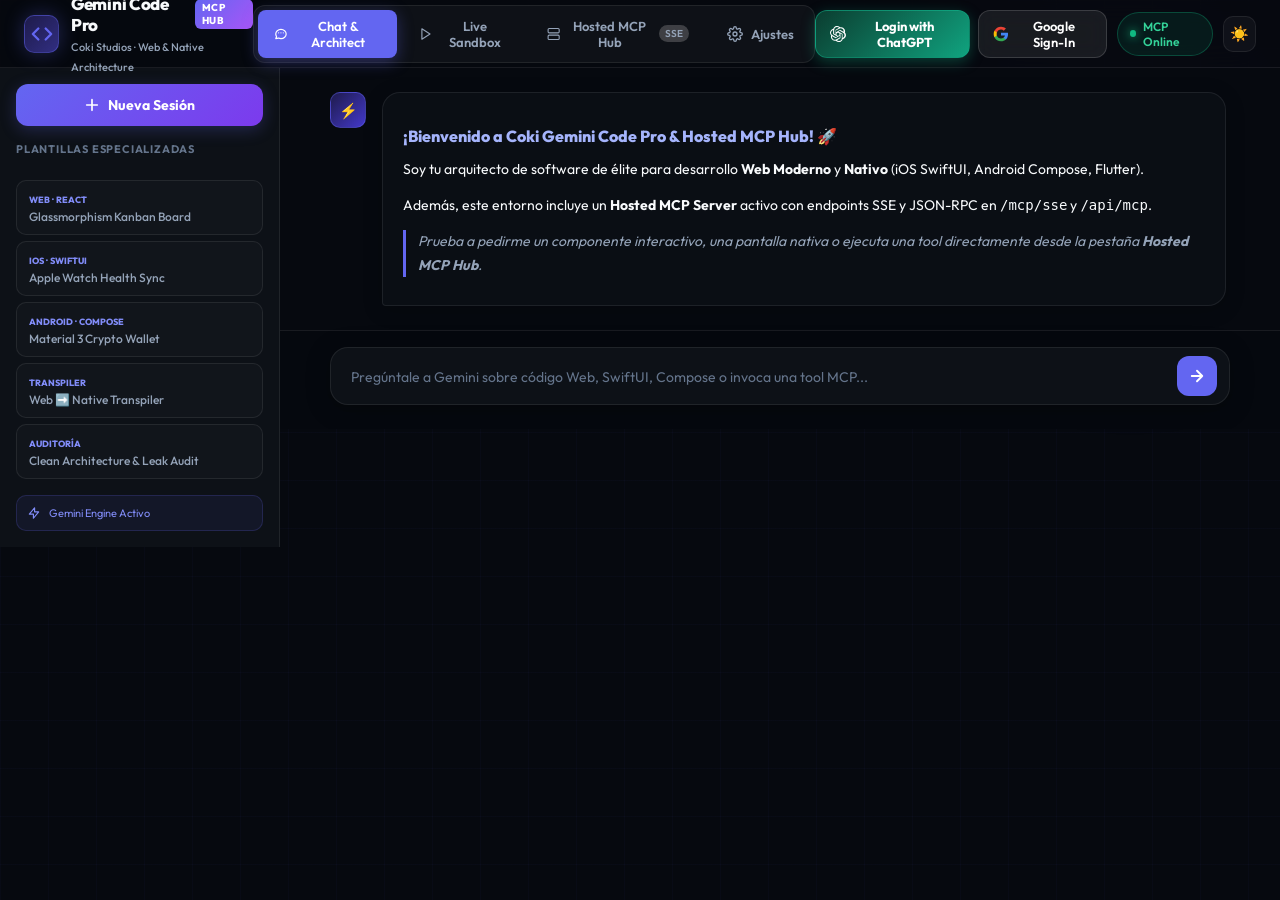
==== commit 0119d017: "Enforce 9 alphanumeric characters (XXX-XXX-XXX format) and bust cache with v11 and v6-9chars SW" ====
--- a/pwa-code/index.html
+++ b/pwa-code/index.html
@@ -361,7 +361,7 @@
 
   </main>
 
-  <script src="../assets/google-auth.js?v=chatgpt_v8"></script>
-  <script src="app.js?v=chatgpt_v8"></script>
+  <script src="../assets/google-auth.js?v=chatgpt_9chars_v11"></script>
+  <script src="app.js?v=chatgpt_9chars_v11"></script>
 </body>
 </html>
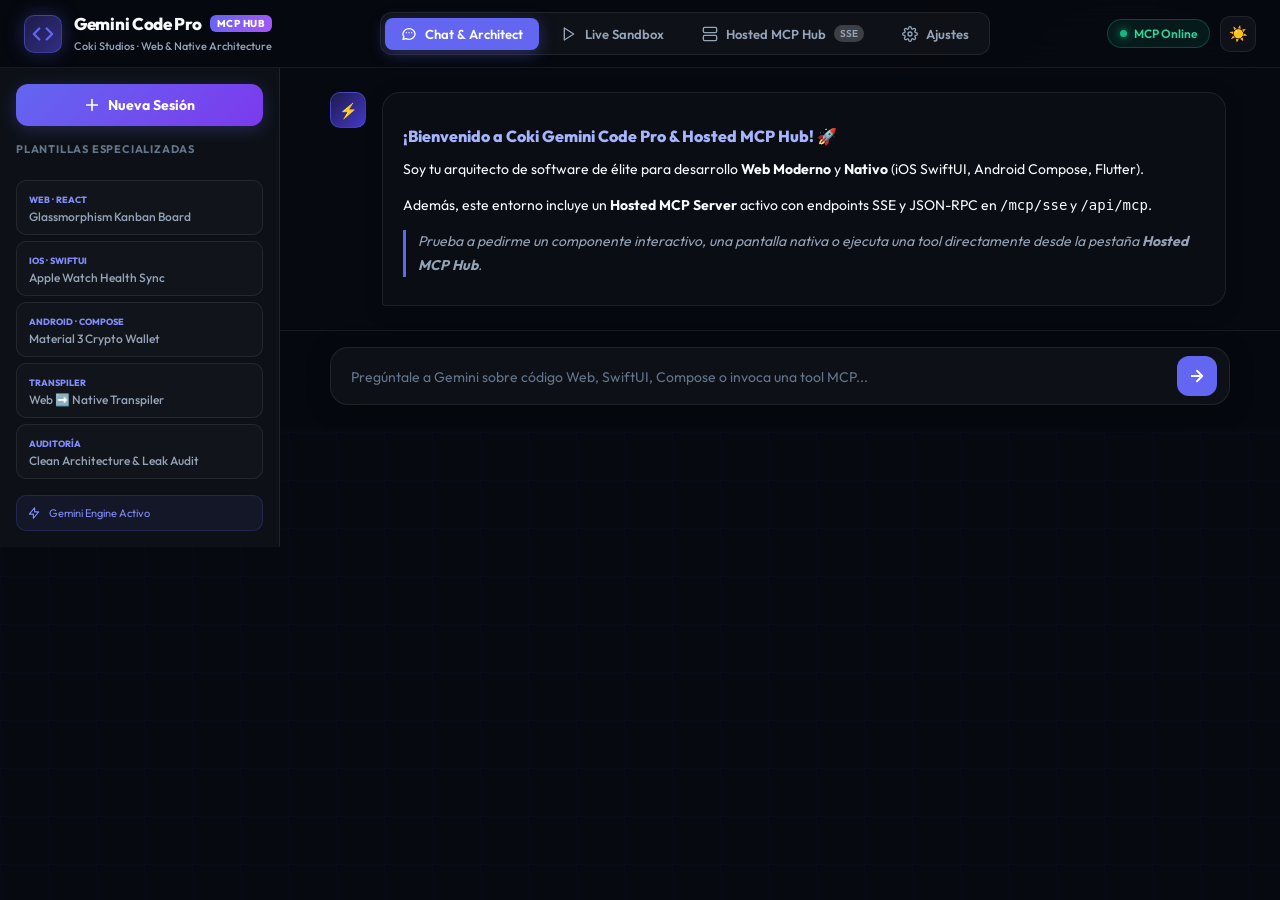
==== commit a8317e70: "Add GPT-5.6 Sol, GPT-5.6 Terra, GPT-5.6 Luna models to selectors and enforce clean text without emoj" ====
--- a/pwa-code/index.html
+++ b/pwa-code/index.html
@@ -322,12 +322,14 @@
               <h4>Modelo Gemini Activo</h4>
               <p>Elige la versión de Gemini para el razonamiento y generación de código.</p>
             </div>
-            <select class="form-select" id="selectModel" style="width: 260px;">
-              <option value="gemini-3.7-flash" selected>⚡ Gemini 3.7 Flash (Thinking Híbrido &amp; Pro)</option>
-              <option value="gemini-3.6-flash">🚀 Gemini 3.6 Flash (Velocidad &amp; Eficiencia)</option>
-              <option value="gemini-3.1-pro">🧠 Gemini 3.1 Pro (Razonamiento Complejo)</option>
-              <option value="gemini-2.5-flash">Gemini 2.5 Flash</option>
-              <option value="gemini-2.0-pro">Gemini 2.0 Pro</option>
+            <select class="form-select" id="selectModel" style="width: 280px;">
+              <option value="gpt-5.6-sol">GPT-5.6 Sol (Flagship High Reasoning)</option>
+              <option value="gpt-5.6-terra">GPT-5.6 Terra (Balanced Intelligence)</option>
+              <option value="gpt-5.6-luna">GPT-5.6 Luna (Fast Efficient)</option>
+              <option value="gpt-4o" selected>GPT-4o (Omni Multimodal)</option>
+              <option value="o3-mini">OpenAI o3-mini (Code Reasoning)</option>
+              <option value="gemini-3.7-flash">Gemini 3.7 Flash</option>
+              <option value="gemini-3.1-pro">Gemini 3.1 Pro</option>
             </select>
           </div>
 
@@ -361,7 +363,7 @@
 
   </main>
 
-  <script src="../assets/google-auth.js?v=chatgpt_9chars_v11"></script>
-  <script src="app.js?v=chatgpt_9chars_v11"></script>
+  <script src="../assets/google-auth.js?v=chatgpt_real_device_v12"></script>
+  <script src="app.js?v=chatgpt_real_device_v12"></script>
 </body>
 </html>
--- a/assets/auth.css
+++ b/assets/auth.css
@@ -7,7 +7,41 @@
   font-family: 'Outfit', -apple-system, BlinkMacSystemFont, sans-serif;
 }
 
-/* Official Login with ChatGPT Button (inspired by @opencoredev/login-with-chatgpt) */
+/* Official Continue with ChatGPT Button (Supabase / Dashboard Style) */
+.btn-continue-with-chatgpt {
+  position: relative;
+  display: inline-flex;
+  align-items: center;
+  justify-content: center;
+  gap: 10px;
+  height: 42px;
+  padding: 0 18px;
+  border-radius: 10px;
+  background: rgba(255, 255, 255, 0.06);
+  border: 1px solid rgba(255, 255, 255, 0.18);
+  color: #ffffff;
+  font-family: inherit;
+  font-size: 13.5px;
+  font-weight: 600;
+  cursor: pointer;
+  transition: all 0.2s ease-out;
+  backdrop-filter: blur(12px);
+  text-decoration: none;
+}
+
+.btn-continue-with-chatgpt:hover {
+  background: rgba(16, 163, 127, 0.18);
+  border-color: rgba(16, 163, 127, 0.75);
+  box-shadow: 0 4px 20px rgba(16, 163, 127, 0.35);
+  transform: translateY(-1px);
+}
+
+.btn-continue-with-chatgpt svg {
+  width: 20px;
+  height: 20px;
+  flex-shrink: 0;
+}
+
 .btn-chatgpt-signin {
   display: inline-flex;
   align-items: center;
